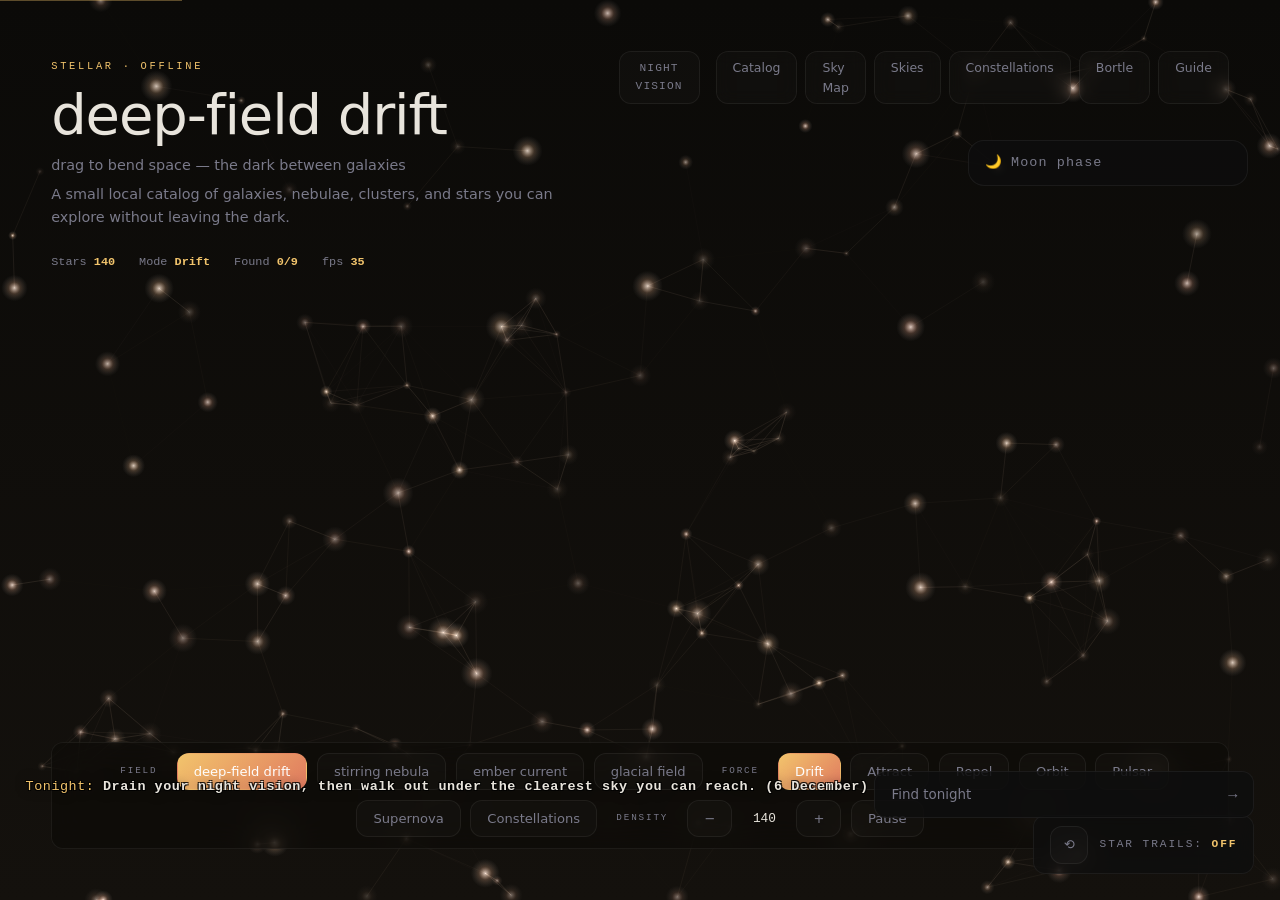
==== site/index.html @ 4a354635 "website turn 20260828T143749Z-c556de03: ollama/qwen3.8:27b" ====
<!doctype html>
<html lang="en">
<head>
  <meta charset="utf-8">
  <meta name="viewport" content="width=device-width, initial-scale=1">
  <meta http-equiv="Content-Security-Policy" content="default-src 'self'; script-src 'self' 'unsafe-inline'; style-src 'self' 'unsafe-inline'; img-src 'self' data:; font-src 'self' data:; connect-src 'none'; object-src 'none'; base-uri 'none'; form-action 'none'; frame-src 'none'">
  <meta name="description" content="Drift stars with your pointer — an offline night-sky almanac of galaxies, nebulae, clusters, and stars.">
  <title>Stellar — Night Sky Almanac</title>
  <link rel="stylesheet" href="styles.css">
</head>
<style>
/* hero */
.hero {
  background: linear-gradient(135deg, #0c0a14 0%, #1a0f22 100%);
  color: #e0e0e0;
  text-align: center;
  padding: 4rem 1rem;
}
.hero h1 {
  font-size: clamp(2.5rem, 8vw, 4rem);
  color: #fff;
  margin-bottom: 0.5rem;
  text-shadow: 0 0 10px rgba(255,255,255,0.2);
}
.hero .subtitle {
  font-size: 1.1rem;
  max-width: 40rem;
  margin-inline: auto;
  color: #c0c0c0;
}
</style>
</head>
<body class="observatory"><a href="#main" class="skip-link" tabindex="0">Skip to main content</a>
<div id="main" class="ui">
  <canvas id="sky" aria-label="Animated star field — move your pointer to shape it"></canvas>
  <canvas id="trails" class="hidden" aria-hidden="true"></canvas>
  
  <details class="moon-panel">
    <summary>Moon phase</summary>
    <div class="moon-content">
      <div class="moon-phase-display">
        <canvas class="moon-canvas" id="moon-canvas" width="64" height="64"></canvas>
      </div>
      <p class="moon-text" id="moon-text">Calculating...</p>
    </div>
  </details>

  <div class="discovery-toast" id="discovery-toast" aria-live="polite">
    <span class="toast-icon">✦</span>
    <div class="toast-content">
      <h4></h4>
      <p class="toast-sub"></p>
    </div>
  </div>

  <div class="ui">
    <header class="ui-top">
      <div>
        <span class="eyebrow">Stellar · Offline</span>
        <h1 id="title">The Quiet Sky</h1>
        <p class="hint" id="hint">move your pointer to bend starlight — the dark between galaxies</p>
        <p class="hint">A small local catalog of galaxies, nebulae, clusters, and stars you can explore without leaving the dark.</p>
        <div class="stats" aria-live="polite">
          <span>Stars <b id="stat-count">140</b></span>
          <span>Mode <b id="stat-mode">Drift</b></span>
          <span>Found <b id="stat-found">0/9</b></span>
          <span>fps <b id="stat-fps">—</b></span>
        </div>
      </div>
        <nav class="top-nav" aria-label="Sections">
          <button class="chip nv-toggle" onclick="Stellar.toggleNightVision()" aria-pressed="false">Night Vision</button>
          <a href="catalog.html">Catalog</a>
          <a href="map.html">Sky Map</a>
          <a href="tonightsky.html">Skies</a>
          <a href="constellations.html">Constellations</a>
          <a href="bortle.html">Bortle</a>
          <a href="guide.html">Guide</a>
        </nav>
    </header>

    <nav class="toolbar" id="controls" aria-label="Observatory controls"></nav>

    <div class="status" role="status" aria-live="polite">
      <span class="status-label">Tonight:</span> <b id="seasonal-what">—</b>
    </div>
  </div>

  <div class="night-dial" id="night-dial">
      <button class="chip icon" aria-label="Toggle star trails">⟲</button>
      <span class="trail-label">Star trails: <b id="trail-status">off</b></span>
    </div>

  <div class="finder-widget" id="finder">
    <details id="finder-panel">
      <summary>Find tonight</summary>
      <div class="finder-content">
        <p class="finder-info">Pick a month and see what in the almanac is well placed to observe — peak season targets, plus a tip for the season.</p>
        <label>Looking at <input type="month" id="finder-date" aria-label="Select a month"></label>
        <button class="chip" id="finder-search">Show targets</button>
        <div class="finder-results" id="finder-results" aria-live="polite"></div>
      </div>
    </details>
  </div>

  <script src="app.js"></script>
  <script src="data.js"></script>
  <script src="sky.js"></script>
  <script src="finder.js"></script>
  </body>
  </html>
---- site/styles.css ----
/* Stellar — an offline night-sky almanac */
:root {
  --bg: #050510;
  --bg2: #0d0a15;
  --fg: #e8e4dc;
  --muted: #7a7a8a;
  --line: rgba(255, 255, 255, 0.06);
  --panel: rgba(255, 255, 255, 0.02);
  --accent: #00d4aa;
  --accent2: #0077b6;
  --radius: 12px;
  --sidebar-radius: 16px;
  --font-mono: "SF Mono", "Fira Code", "Consolas", "Liberation Mono", monospace;
  --font-sans: system-ui, -apple-system, "Segoe UI", Roboto, "Helvetica Neue", Arial, sans-serif;
}
* { margin: 0; padding: 0; box-sizing: border-box; }
html { scroll-behavior: smooth; }
body {
  background: var(--bg);
  background-image: linear-gradient(135deg, var(--line) 0%, transparent 50%, var(--line) 100%),
                    linear-gradient(45deg, var(--line) 0%, transparent 50%, var(--line) 100%);
  background-size: 20px 20px, 20px 20px;
  background-position: -1px -1px, -1px -1px;
  color: var(--fg);
  font-family: var(--font-sans);
  line-height: 1.6;
  -webkit-font-smoothing: antialiased;
  min-height: 100vh;
  display: flex;
  flex-direction: column;
}
a { color: inherit; text-decoration: none; }
button { font: inherit; cursor: pointer; color: inherit; background: none; border: none; }
:focus-visible { outline: 2px solid var(--accent); outline-offset: 2px; border-radius: var(--radius); }
::selection { background: rgba(212, 164, 101, 0.25); }

/* shared chrome */
.chrome-head {
  display: flex;
  align-items: center;
  justify-content: space-between;
  gap: 1rem;
  padding: 0.75rem 1.2rem;
  border-bottom: 1px solid var(--line);
}
.brand { font-family: var(--font-mono); font-size: 0.62rem; letter-spacing: 0.26em; text-transform: uppercase; color: var(--muted); white-space: nowrap; }
.brand b { color: var(--fg); font-weight: 600; }
.site-nav { display: flex; gap: 0.8rem; font-size: 0.75rem; }
.site-nav a { color: var(--muted); padding: 0.1rem 0.6rem; border-radius: var(--radius); background: var(--panel); transition: color 0.15s, background 0.15s; }
.site-nav a:hover { color: var(--fg); background: rgba(0, 212, 170, 0.1); }
.site-nav a[aria-current="page"] { color: var(--fg); background: rgba(0, 212, 170, 0.2); border-radius: var(--radius); }
.chrome-foot {
  margin-top: auto;
  border-top: 1px solid var(--line);
  padding: 0.75rem 1.2rem;
  display: flex;
  justify-content: space-between;
  gap: 0.8rem;
  flex-wrap: wrap;
  font-size: 0.68rem;
  color: var(--muted);
  font-family: var(--font-mono);
}

/* page scaffolding */
.page { width: min(76rem, 100%); margin-inline: auto; padding: 3rem 1.4rem 4rem; flex: 1; }
.eyebrow { font-family: var(--font-mono); font-size: 0.65rem; letter-spacing: 0.26em; text-transform: uppercase; color: var(--accent); }
h1 { font-size: clamp(2rem, 5vw, 3.5rem); letter-spacing: -0.02em; line-height: 1.15; margin: 0.6rem 0 1rem; font-weight: 700; }
.lede { color: var(--muted); max-width: 52rem; font-size: 1.05rem; margin-bottom: 1.5rem; }
h2 { font-size: 1.1rem; font-weight: 600; margin: 3rem 0 1.2rem; display: flex; align-items: center; gap: 0.8rem; }
h2::after { content: ""; flex: 1; height: 1px; background: var(--line); }
h2:first-of-type { margin-top: 2.5rem; }
.prose { color: var(--muted); max-width: 54rem; font-size: 0.97rem; }
.prose b { color: var(--fg); font-weight: 600; }
.prose p + p { margin-top: 0.9rem; }
.prose ul { margin: 0.8rem 0 0.3rem 1.2rem; display: grid; gap: 0.4rem; font-size: 0.94rem; }
.prose li b { font-weight: 600; }

/* chips (buttons) */
.chip {
  display: inline-flex;
  align-items: center;
  gap: 0.5rem;
  border: 1px solid var(--line);
  border-radius: var(--radius);
  padding: 0.45rem 1rem;
  font-size: 0.82rem;
  color: var(--muted);
  background: var(--panel);
  transition: color 0.15s, border-color 0.15s, background 0.15s, transform 0.08s;
}
.chip:active { transform: translateY(1px); }
.chip:hover { color: var(--fg); border-color: rgba(255, 255, 255, 0.2); }
.chip[aria-pressed="true"] {
  color: #fff;
  border-color: transparent;
  background: linear-gradient(135deg, var(--accent), var(--accent2));
}

/* filter row */
.chips { display: flex; flex-wrap: wrap; gap: 0.6rem; }
.countline { font-family: var(--font-mono); font-size: 0.74rem; color: var(--muted); margin-top: 0.85rem; }

/* catalog cards */
.cards { display: grid; grid-template-columns: repeat(auto-fill, minmax(17rem, 1fr)); gap: 1rem; margin-top: 0.5rem; }
.card {
  border: 1px solid var(--line);
  background: var(--panel);
  border-radius: var(--radius);
  padding: 1.2rem 1.3rem;
  display: flex;
  flex-direction: column;
  gap: 0.8rem;
  transition: transform 0.2s, border-color 0.2s;
}
.card:hover { transform: translateY(-3px); border-color: rgba(255, 255, 255, 0.15); }
.card h3 { font-size: 1.1rem; font-weight: 600; line-height: 1.3; }
.card h3 .cat { color: var(--muted); font-size: 0.78rem; font-family: var(--font-mono); font-weight: 400; margin-left: 0.5rem; }
.type-badge {
  align-self: flex-start;
  font-family: var(--font-mono);
  font-size: 0.62rem;
  letter-spacing: 0.18em;
  text-transform: uppercase;
  padding: 0.25rem 0.8rem;
  border-radius: 999px;
  border: 1px solid var(--line);
  color: var(--muted);
}
.t-galaxy { color: #9db4ff; border-color: rgba(157, 180, 255, 0.4); }
.t-nebula { color: #f0a6ff; border-color: rgba(240, 166, 255, 0.4); }
.t-cluster { color: #7fe3c0; border-color: rgba(127, 227, 192, 0.4); }
.t-star { color: #ffd98a; border-color: rgba(255, 217, 138, 0.4); }
.card .blurb { font-size: 0.88rem; color: var(--muted); }
.facts { display: grid; gap: 0.2rem; border-top: 1px solid var(--line); padding-top: 0.7rem; }
.facts > div { display: flex; justify-content: space-between; gap: 1rem; font-size: 0.78rem; }
.facts dt { color: var(--muted); }
.facts dd { font-family: var(--font-mono); font-size: 0.75rem; text-align: right; }
details.more { border-top: 1px solid var(--line); padding-top: 0.6rem; margin-top: auto; }
details.more summary { cursor: pointer; font-size: 0.8rem; color: var(--accent); list-style: none; }
details.more summary::-webkit-details-marker { display: none; }
details.more summary::before { content: "+ "; font-family: var(--font-mono); }
details[open].more summary::before { content: "− "; }
details.more p { font-size: 0.85rem; color: var(--muted); margin-top: 0.5rem; }
.hidden { display: none !important; }

/* search input */
.search-input {
  width: 100%;
  padding: 0.6rem 0.9rem;
  background: var(--panel);
  border: 1px solid var(--line);
  border-radius: var(--radius);
  font-family: inherit;
  color: var(--fg);
  font-size: 0.9rem;
}
.search-input:focus {
  outline: none;
  border-color: var(--accent);
}

/* observatory (index) */
body.observatory { overflow: hidden; height: 100vh; height: 100dvh; display: flex; flex-direction: column; }
#sky { position: fixed; inset: 0; width: 100%; height: 100%; z-index: 0; display: block; touch-action: none; }
.ui {
  position: relative;
  z-index: 1;
  height: 100vh;
  height: 100dvh;
  display: flex;
  flex-direction: column;
  justify-content: space-between;
  padding: 1.6rem;
  pointer-events: none;
}
.ui-top { display: flex; justify-content: space-between; align-items: flex-start; gap: 1.5rem; }
.ui-top > div:first-child { max-width: 38rem; }
.top-nav { display: flex; gap: 0.5rem; pointer-events: auto; }
.top-nav a {
  font-size: 0.78rem;
  color: var(--muted);
  border: 1px solid var(--line);
  padding: 0.35rem 1rem;
  border-radius: var(--radius);
  background: var(--panel);
  backdrop-filter: blur(8px);
  transition: color 0.15s, border-color 0.15s;
}
.top-nav a:hover { color: var(--fg); border-color: rgba(255, 255, 255, 0.22); }
.ui h1 { font-size: clamp(2rem, 5vw, 3.5rem); margin: 0.4rem 0 0; font-weight: 500; letter-spacing: -0.02em; }
.hint { color: var(--muted); font-size: 0.9rem; margin-top: 0.4rem; }
.stats { display: flex; gap: 1.5rem; margin-top: 1.5rem; font-family: var(--font-mono); font-size: 0.74rem; color: var(--muted); }
.stats b { color: var(--accent); font-weight: 600; }
.toolbar {
  pointer-events: auto;
  display: flex;
  flex-wrap: wrap;
  gap: 0.6rem;
  justify-content: center;
  align-items: center;
  padding: 0.65rem;
  width: max-content;
  max-width: 100%;
  margin-inline: auto;
  background: rgba(12, 10, 8, 0.6);
  backdrop-filter: blur(16px);
  border: 1px solid var(--line);
  border-radius: var(--radius);
}
.glab { font-family: var(--font-mono); font-size: 0.58rem; letter-spacing: 0.2em; text-transform: uppercase; color: var(--muted); padding: 0 0.6rem; }
.denval { font-family: var(--font-mono); font-size: 0.8rem; width: 2.8rem; text-align: center; }

@media (max-width: 640px) {
  .ui { padding: 1rem; }
  .ui-top { flex-direction: column; }
  .ui h1 { font-size: 1.6rem; }
  .stats { gap: 1rem; }
  .toolbar { gap: 0.5rem; padding: 0.55rem; }
  .glab { display: none; }
  .page { padding: 2.5rem 1.2rem 3.2rem; }
  .logbook-card { padding: 1rem; }
}

/* sky map */
.map-wrap { position: relative; width: min(690px, 100%); margin: 0.5rem auto 0; }
#map { display: block; width: 100%; margin-inline: auto; touch-action: none; }
.compass { position: absolute; inset: 16px; pointer-events: none; font-family: var(--font-mono); font-size: 0.62rem; letter-spacing: 0.22em; color: var(--muted); opacity: 0.7; }
.compass span { position: absolute; }
.c-n { top: 2px; left: 50%; transform: translateX(-50%); }
.c-s { bottom: 2px; left: 50%; transform: translateX(-50%); }
.c-e { right: 2px; top: 50%; transform: translateY(-50%); }
.c-w { left: 2px; top: 50%; transform: translateY(-50%); }
.hovercard {
  position: absolute;
  z-index: 2;
  min-width: 16rem;
  max-width: 20rem;
  padding: 0.7rem 1rem;
  border: 1px solid var(--line);
  border-radius: var(--radius);
  background: rgba(14, 17, 28, 0.9);
  backdrop-filter: blur(12px);
  pointer-events: none;
}
.hovercard.hidden { display: none; }
.hover-name { font-weight: 600; font-size: 0.95rem; }
.hover-sub { font-family: var(--font-mono); font-size: 0.7rem; color: var(--muted); margin-top: 0.3rem; }

/* logbook overlay */
.logbook-overlay { position: absolute; inset: 0; display: none; align-items: center; justify-content: center; background: rgba(0,0,0,0.7); padding: 1.5rem; pointer-events: none; }
.logbook-overlay.show { display: flex; pointer-events: auto; }
.logbook-card { pointer-events: auto; background: rgba(14, 14, 14, 0.92); border: 1px solid var(--line); border-radius: var(--sidebar-radius); padding: 1.5rem; width: min(580px, 94vw); box-shadow: 0 30px 80px rgba(0,0,0,0.6); }
.logbook-overlay h2 { margin-bottom: 0.5rem; }
.logbook-overlay .lede { color: var(--muted); margin-bottom: 1.2rem; }

/* star trails and night mode overlay */
.status { position: fixed; left: 1.6rem; bottom: 6.4rem; z-index: 2; font-family: var(--font-mono); font-size: 0.84rem; letter-spacing: 0.04em; color: var(--muted); text-shadow: -1px -1px 0 rgba(0,0,0,0.8), 1px -1px 0 rgba(0,0,0,0.8), -1px 1px 0 rgba(0,0,0,0.8), 1px 1px 0 rgba(0,0,0,0.8), 0 0 12px rgba(0,0,0,0.6); }
.status .status-label { color: var(--accent); }
.status b { color: var(--fg); font-weight: 600; }

#trails { position: fixed; inset: 0; pointer-events: none; z-index: 0; mix-blend-mode: screen; }
#trails.hidden { display: none; }
.night-dial { position: fixed; bottom: 1.6rem; right: 1.6rem; z-index: 3; display: inline-flex; align-items: center; gap: 0.7rem; padding: 0.6rem 1rem; background: rgba(14, 14, 14, 0.75); border: 1px solid var(--line); border-radius: var(--radius); backdrop-filter: blur(12px); }
.night-dial .chip.icon { width: 38px; height: 38px; display: inline-flex; align-items: center; justify-content: center; }
.trail-label { font-family: var(--font-mono); font-size: 0.7rem; color: var(--muted); letter-spacing: 0.17em; text-transform: uppercase; }
.trail-label b { color: var(--accent); font-weight: 600; }

/* constellation cards */
.constellation-grid { display: grid; grid-template-columns: repeat(auto-fill, minmax(20rem, 1fr)); gap: 1.5rem; margin-top: 0.8rem; }
.constellation-card { border: 1px solid var(--line); background: linear-gradient(180deg, rgba(20,18,16,0.9),rgba(8,8,8,0.95)); border-radius: var(--radius); padding: 1.5rem; display: flex; flex-direction: column; align-items: center; gap: 1rem; transition: border-color 0.2s, transform 0.2s; box-shadow: 0 4px 20px rgba(0,0,0,0.4); backface-visibility: hidden; }
.constellation-card:hover { border-color: rgba(255, 255, 255, 0.18); transform: translateY(-3px); box-shadow: 0 6px 30px rgba(0,0,0,0.5); }
.const-svg { width: 100%; height: auto; border-radius: 10px; display: block; background: radial-gradient(ellipse at 50% 40%,rgba(20,22,28,1),rgba(8,6,6,1)); aspect-ratio: 1; }

/* loading state */
.loading { text-align: center; padding: 4rem; color: var(--muted); }

/* focus visible improvements */
button:focus-visible, a:focus-visible { outline: 2px solid var(--accent); outline-offset: 2px; }

/* night vision mode (red light) */
body.night-vision {
  --bg: #120000;
  --bg2: #220000;
  --fg: #ff5555;
  --muted: #883333;
  --line: rgba(255, 0, 0, 0.2);
  --panel: rgba(60, 0, 0, 0.4);
  --accent: #ff0000;
  --accent2: #aa0000;
}
body.night-vision #sky, 
body.night-vision #trails, 
body.night-vision .moon-canvas, 
body.night-vision #wheel-canvas, 
body.night-vision canvas {
  filter: grayscale(1) sepia(1) hue-rotate(-50deg) saturate(4) brightness(0.8);
}
.nv-toggle {
  margin-right: 0.5rem;
  font-family: var(--font-mono);
  font-size: 0.7rem;
  text-transform: uppercase;
  letter-spacing: 0.1em;
}

/* finder widget */
.finder-widget { position: fixed; right: 1.6rem; bottom: calc(1.6rem + 56px); z-index: 20; width: min(380px, 92vw); }
details#finder-panel { background: rgba(14, 14, 14, 0.88); border: 1px solid var(--line); border-radius: var(--radius); padding: 0; max-width: 36rem; }
details#finder-panel summary { cursor: pointer; padding: 0.75rem 1rem; font-size: 0.84rem; color: var(--muted); list-style: none; }
details#finder-panel summary::-webkit-details-marker { display: none; }
details#finder-panel summary::before { content: "→"; float: right; font-family: var(--font-mono); font-size: 0.95rem; transition: transform 0.2s; }
details#finder-panel[open] summary::before { transform: rotate(90deg); }
details#finder-panel[open] summary { border-bottom: 1px solid var(--line); }
.finder-content { padding: 1rem 1.1rem 1.2rem; display: flex; flex-direction: column; gap: 0.75rem; }
.finder-info { font-size: 0.82rem; color: var(--muted); line-height: 1.5; }
.finder-content label { display: flex; align-items: center; gap: 0.45rem; font-size: 0.82rem; color: var(--muted); }
.finder-content input[type="month"] { width: 100%; background: var(--panel); border: 1px solid var(--line); border-radius: var(--radius); padding: 0.5rem 0.7rem; font-family: inherit; font-size: 0.88rem; color: var(--fg); }
.finder-content input[type="month"]:focus { outline: none; border-color: var(--accent); }
.finder-results { margin-top: 0.35rem; font-size: 0.82rem; color: var(--muted); line-height: 1.6; max-height: 300px; overflow-y: auto; }
.finder-results > div { margin-bottom: 0.5rem; }
.finder-results .result-header { font-family: var(--font-mono); font-size: 0.72rem; letter-spacing: 0.18em; text-transform: uppercase; color: var(--accent); margin-bottom: 0.35rem; }
.finder-results .result-item { display: flex; justify-content: space-between; gap: 0.6rem; padding: 0.35rem 0; border-bottom: 1px solid var(--line); }
.finder-results .result-item:last-child { border-bottom: none; }
.finder-results .result-name { color: var(--fg); font-weight: 500; font-size: 0.86rem; }
.finder-results .result-detail { text-align: right; font-family: var(--font-mono); font-size: 0.74rem; color: var(--muted); line-height: 1.35; }

/* discovery toast */
.discovery-toast {
  position: fixed;
  bottom: 2rem;
  left: 50%;
  transform: translateX(-50%) translateY(100px);
  background: rgba(14, 14, 14, 0.95);
  border: 1px solid var(--accent);
  border-radius: var(--radius);
  padding: 0.8rem 1.2rem;
  display: flex;
  align-items: center;
  gap: 0.7rem;
  font-family: var(--font-mono);
  font-size: 0.82rem;
  color: var(--fg);
  z-index: 100;
  opacity: 0;
  transition: transform 0.3s, opacity 0.3s;
  max-width: min(400px, 90vw);
}
.discovery-toast.show {
  transform: translateX(-50%) translateY(0);
  opacity: 1;
}
.discovery-toast .toast-icon { color: var(--accent); font-size: 1.2rem; }
.discovery-toast .toast-content h4 { margin: 0; font-size: 0.9rem; color: var(--fg); }
.discovery-toast .toast-sub { color: var(--muted); font-size: 0.75rem; }

/* Skip link for accessibility */
.skip-link {
  position: absolute;
  top: 0;
  left: 0;
  background: var(--accent);
  color: var(--on-accent, #fff);
  padding: 0.3rem 1rem;
  z-index: 1000;
  transform: translateY(-100%);
  transition: transform 0.3s;
  font-size: 0.9rem;
  text-decoration: none;
}
.skip-link:focus {
  transform: translateY(0);
}

.moon-panel {
  position: fixed;
  right: 2rem;
  top: 140px;
  background: rgba(14, 14, 14, 0.92);
  border: 1px solid var(--line);
  border-radius: var(--sidebar-radius);
  padding: 0;
  z-index: 15;
  width: min(280px, 90vw);
}
.moon-panel summary {
  cursor: pointer;
  padding: 0.7rem 1rem;
  font-size: 0.84rem;
  color: var(--muted);
  list-style: none;
  font-family: var(--font-mono);
  letter-spacing: 0.08em;
}
.moon-panel summary::-webkit-details-marker { display: none; }
.moon-panel summary::before { content: "🌙"; margin-right: 0.5rem; }
.moon-panel[open] summary { border-bottom: 1px solid var(--line); }
.moon-content { padding: 1rem; }
.moon-phase-display { display: flex; justify-content: center; margin-bottom: 0.8rem; }
.moon-canvas { width: 64px; height: 64px; }
.moon-text { font-family: var(--font-mono); font-size: 0.75rem; color: var(--muted); text-align: center; margin-top: 0.4rem; }
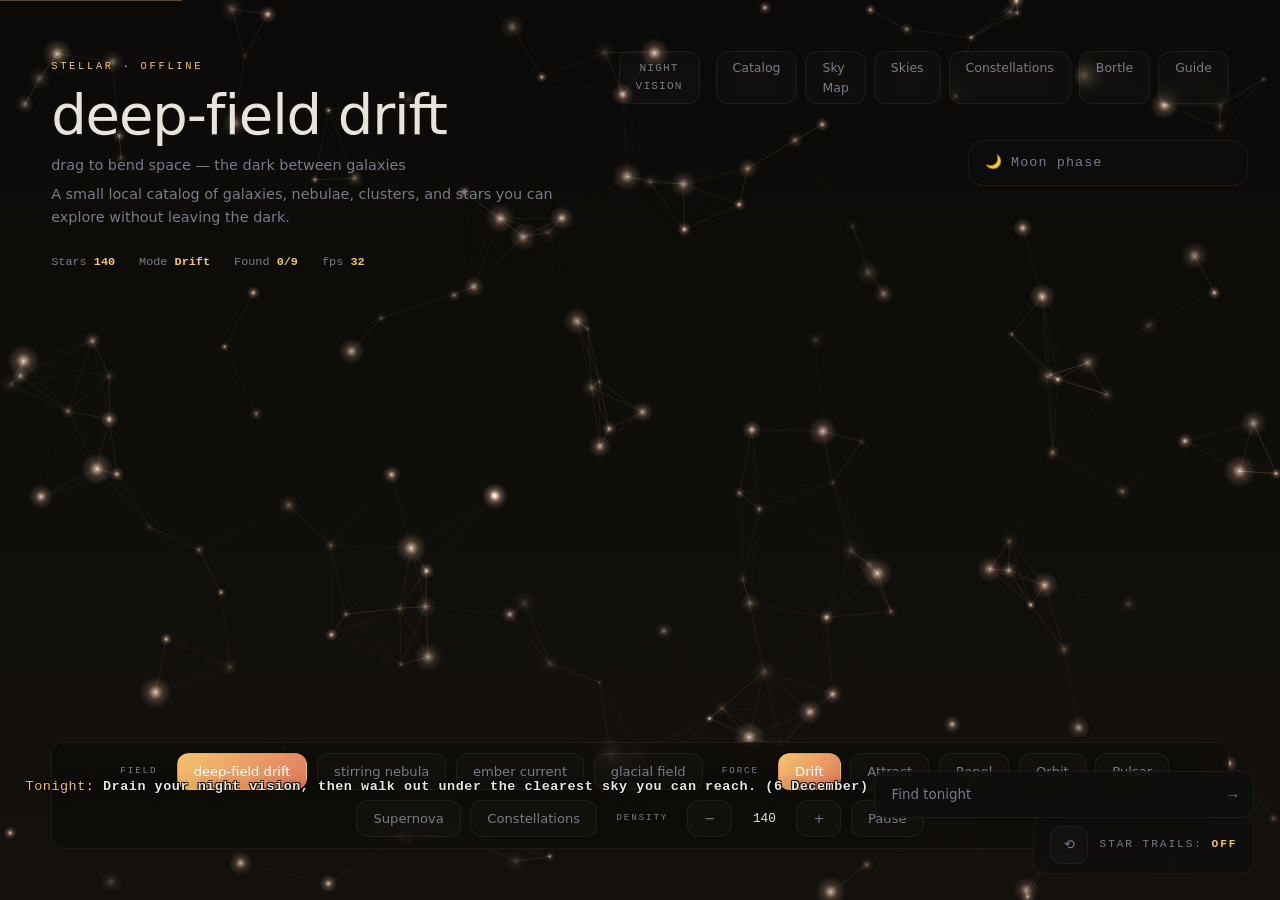
==== commit b2864ce1: "website turn 20260828T152413Z-3e7900ad: ollama/gemma4:31b" ====
--- a/site/index.html
+++ b/site/index.html
@@ -50,6 +50,21 @@
     <div class="toast-content">
       <h4></h4>
       <p class="toast-sub"></p>
+    </div>
+  </div>
+
+  <div id="telescope-view" class="hidden">
+    <div class="telescope-overlay"></div>
+    <div class="telescope-container">
+      <div class="telescope-eyepiece">
+        <canvas id="telescope-canvas" width="400" height="400"></canvas>
+      </div>
+      <div class="telescope-info">
+        <button class="chip" id="close-telescope">Close View</button>
+        <h2 id="tel-name"></h2>
+        <p id="tel-desig" class="eyebrow"></p>
+        <div id="tel-desc" class="prose"></div>
+      </div>
     </div>
   </div>
 
--- a/site/styles.css
+++ b/site/styles.css
@@ -354,7 +354,70 @@
 .discovery-toast .toast-content h4 { margin: 0; font-size: 0.9rem; color: var(--fg); }
 .discovery-toast .toast-sub { color: var(--muted); font-size: 0.75rem; }
 
-/* Skip link for accessibility */
+/* telescope view */
+#telescope-view {
+  position: fixed;
+  inset: 0;
+  z-index: 1000;
+  display: flex;
+  align-items: center;
+  justify-content: center;
+  background: rgba(0,0,0,0.9);
+  backdrop-filter: blur(10px);
+}
+.telescope-container {
+  display: grid;
+  grid-template-columns: 1fr 400px;
+  gap: 2rem;
+  max-width: 1100px;
+  width: 95vw;
+  align-items: center;
+}
+.telescope-eyepiece {
+  position: relative;
+  width: 400px;
+  height: 400px;
+  border-radius: 50%;
+  border: 20px solid #1a1a1a;
+  box-shadow: 0 0 0 10px #111, 0 0 50px rgba(0,0,0,0.5) inset;
+  overflow: hidden;
+  background: #000;
+  margin: auto;
+}
+#telescope-canvas {
+  width: 100%;
+  height: 100%;
+  display: block;
+}
+.telescope-info {
+  display: flex;
+  flex-direction: column;
+  gap: 1rem;
+  color: var(--fg);
+}
+.telescope-info h2 { margin: 0; color: var(--accent); }
+.telescope-info .prose { font-size: 1rem; color: #c0c0c0; }
+.telescope-overlay {
+  position: absolute;
+  inset: 0;
+  pointer-events: none;
+  box-shadow: inset 0 0 100px rgba(0,0,0,0.9);
+}
+
+@media (max-width: 800px) {
+  .telescope-container {
+    grid-template-columns: 1fr;
+    text-align: center;
+  }
+  .telescope-info {
+    align-items: center;
+  }
+  .telescope-eyepiece {
+    width: 300px;
+    height: 300px;
+    border-width: 12px;
+  }
+}
 .skip-link {
   position: absolute;
   top: 0;
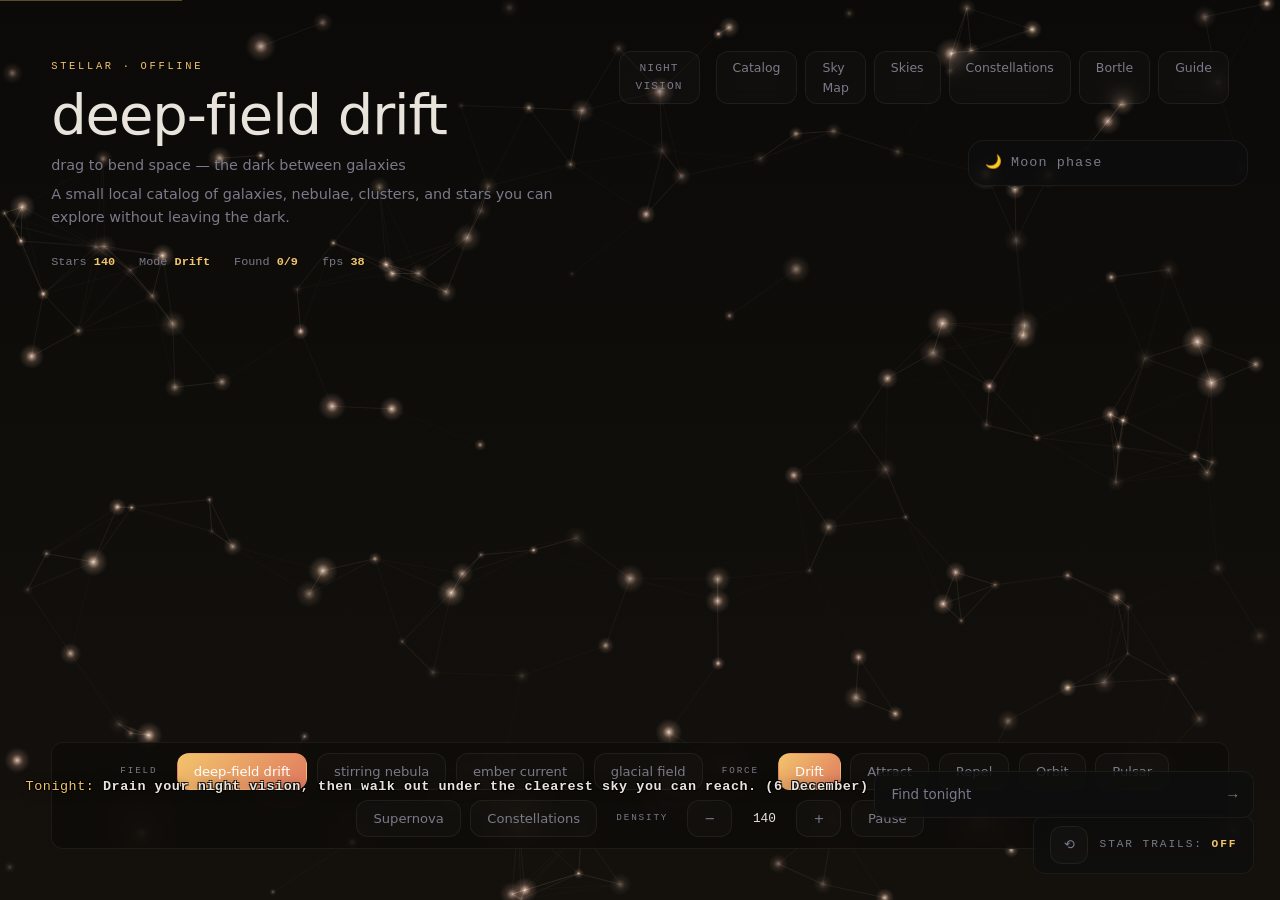
==== commit d2b10a3b: "website turn 20260828T172902Z-cbabe63e: ollama/qwen3.6:35b" ====
--- a/site/index.html
+++ b/site/index.html
@@ -109,9 +109,8 @@
     <details id="finder-panel">
       <summary>Find tonight</summary>
       <div class="finder-content">
-        <p class="finder-info">Pick a month and see what in the almanac is well placed to observe — peak season targets, plus a tip for the season.</p>
-        <label>Looking at <input type="month" id="finder-date" aria-label="Select a month"></label>
-        <button class="chip" id="finder-search">Show targets</button>
+        <p class="finder-info">Pick a season below and see what in the almanac is well placed to observe — peak season targets, plus a tip for the season.</p>
+        <div class="chips" id="season-chips" role="group" aria-label="Select a season"></div>
         <div class="finder-results" id="finder-results" aria-live="polite"></div>
       </div>
     </details>
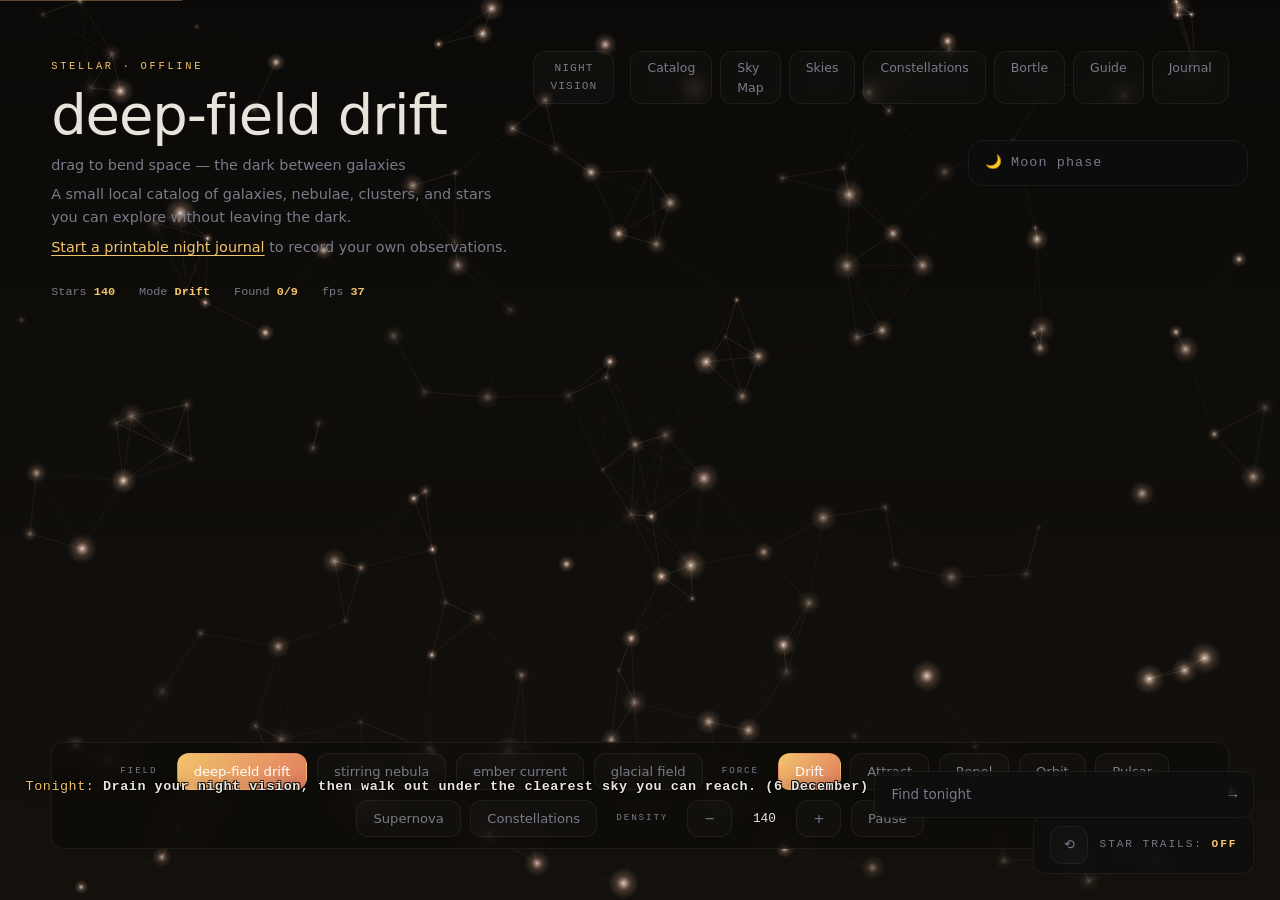
==== commit 85864f98: "website turn 20260828T180800Z-297c2129: ollama/muse-glimmer:30b" ====
--- a/site/index.html
+++ b/site/index.html
@@ -7,7 +7,6 @@
   <meta name="description" content="Drift stars with your pointer — an offline night-sky almanac of galaxies, nebulae, clusters, and stars.">
   <title>Stellar — Night Sky Almanac</title>
   <link rel="stylesheet" href="styles.css">
-</head>
 <style>
 /* hero */
 .hero {
@@ -75,6 +74,7 @@
         <h1 id="title">The Quiet Sky</h1>
         <p class="hint" id="hint">move your pointer to bend starlight — the dark between galaxies</p>
         <p class="hint">A small local catalog of galaxies, nebulae, clusters, and stars you can explore without leaving the dark.</p>
+        <p class="hint"><a href="journal.html" style="color:var(--accent);text-decoration:underline;text-underline-offset:3px">Start a printable night journal</a> to record your own observations.</p>
         <div class="stats" aria-live="polite">
           <span>Stars <b id="stat-count">140</b></span>
           <span>Mode <b id="stat-mode">Drift</b></span>
@@ -90,6 +90,7 @@
           <a href="constellations.html">Constellations</a>
           <a href="bortle.html">Bortle</a>
           <a href="guide.html">Guide</a>
+          <a href="journal.html">Journal</a>
         </nav>
     </header>
 
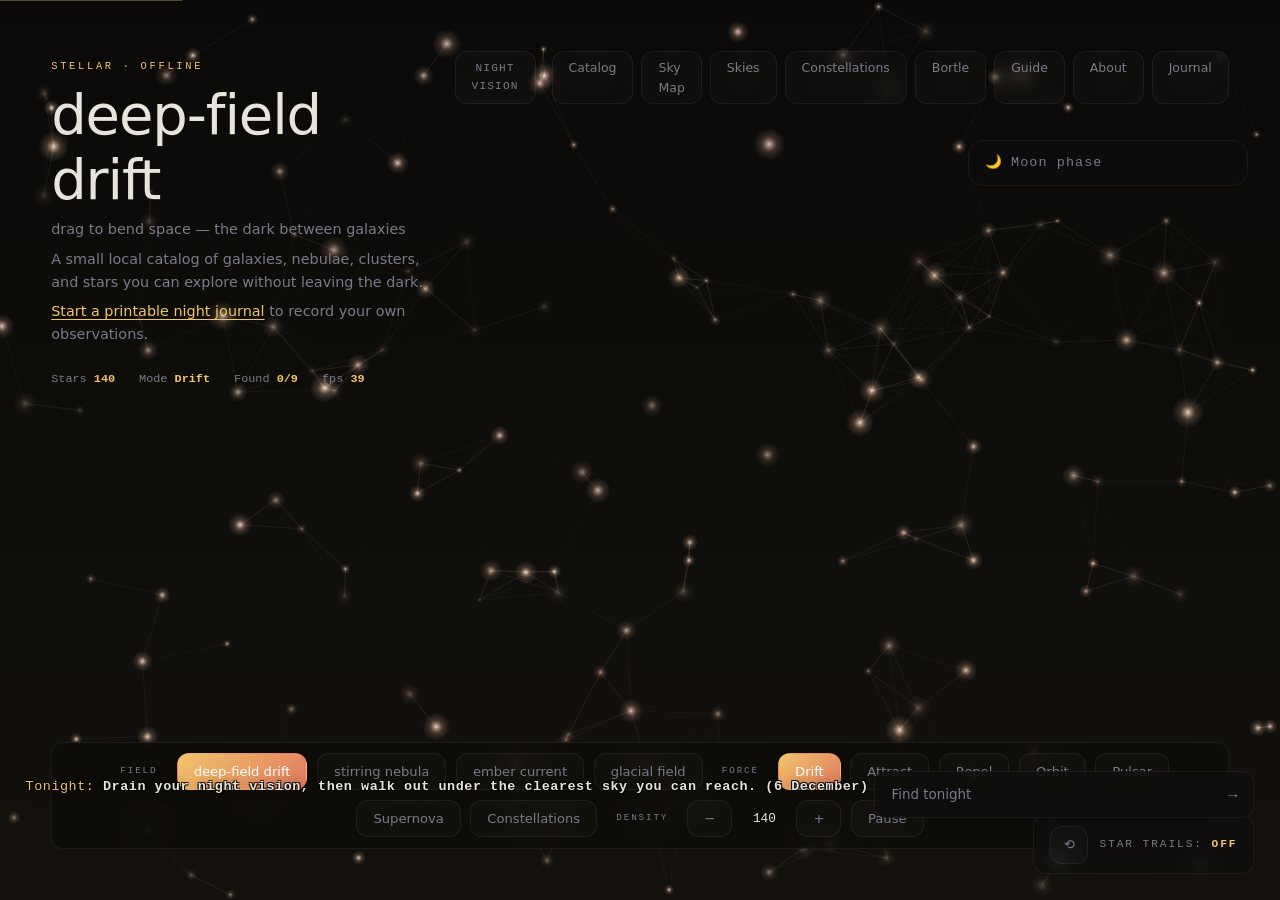
==== commit ce1283f4: "website turn 20260828T184513Z-28e03508: ollama/gpt-oss:20b-131k" ====
--- a/site/index.html
+++ b/site/index.html
@@ -83,14 +83,15 @@
         </div>
       </div>
         <nav class="top-nav" aria-label="Sections">
-          <button class="chip nv-toggle" onclick="Stellar.toggleNightVision()" aria-pressed="false">Night Vision</button>
-          <a href="catalog.html">Catalog</a>
-          <a href="map.html">Sky Map</a>
-          <a href="tonightsky.html">Skies</a>
-          <a href="constellations.html">Constellations</a>
-          <a href="bortle.html">Bortle</a>
-          <a href="guide.html">Guide</a>
-          <a href="journal.html">Journal</a>
+           <button class="chip nv-toggle" onclick="Stellar.toggleNightVision()" aria-pressed="false">Night Vision</button>
+           <a href="catalog.html">Catalog</a>
+           <a href="map.html">Sky Map</a>
+           <a href="tonightsky.html">Skies</a>
+           <a href="constellations.html">Constellations</a>
+           <a href="bortle.html">Bortle</a>
+           <a href="guide.html">Guide</a>
+           <a href="about.html">About</a>
+           <a href="journal.html">Journal</a>
         </nav>
     </header>
 
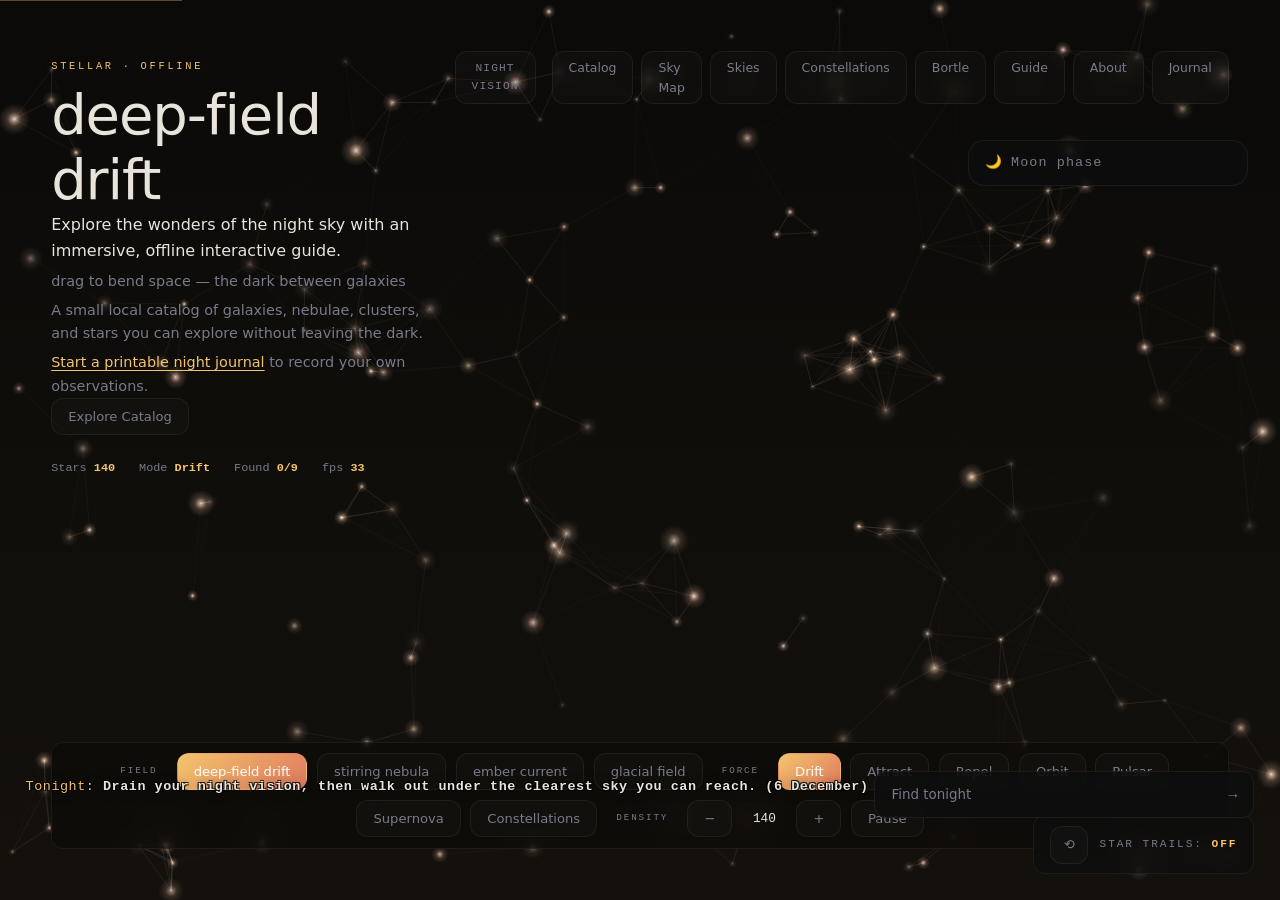
==== commit cdcec017: "website turn 20260828T195044Z-40384a76: ollama/nemotron-3-nano:30b" ====
--- a/site/index.html
+++ b/site/index.html
@@ -71,11 +71,13 @@
     <header class="ui-top">
       <div>
         <span class="eyebrow">Stellar · Offline</span>
-        <h1 id="title">The Quiet Sky</h1>
-        <p class="hint" id="hint">move your pointer to bend starlight — the dark between galaxies</p>
+        <h1 id="title">Stellar — Your Personal Night Sky Guide</h1>
+<p class="subtitle">Explore the wonders of the night sky with an immersive, offline interactive guide.</p>
+        <p class="hint" id="hint">Use your cursor to shape constellations — uncover hidden treasures in the void.</p>
         <p class="hint">A small local catalog of galaxies, nebulae, clusters, and stars you can explore without leaving the dark.</p>
         <p class="hint"><a href="journal.html" style="color:var(--accent);text-decoration:underline;text-underline-offset:3px">Start a printable night journal</a> to record your own observations.</p>
-        <div class="stats" aria-live="polite">
+        <a href="catalog.html" class="chip">Explore Catalog</a>
+<div class="stats" aria-live="polite">
           <span>Stars <b id="stat-count">140</b></span>
           <span>Mode <b id="stat-mode">Drift</b></span>
           <span>Found <b id="stat-found">0/9</b></span>
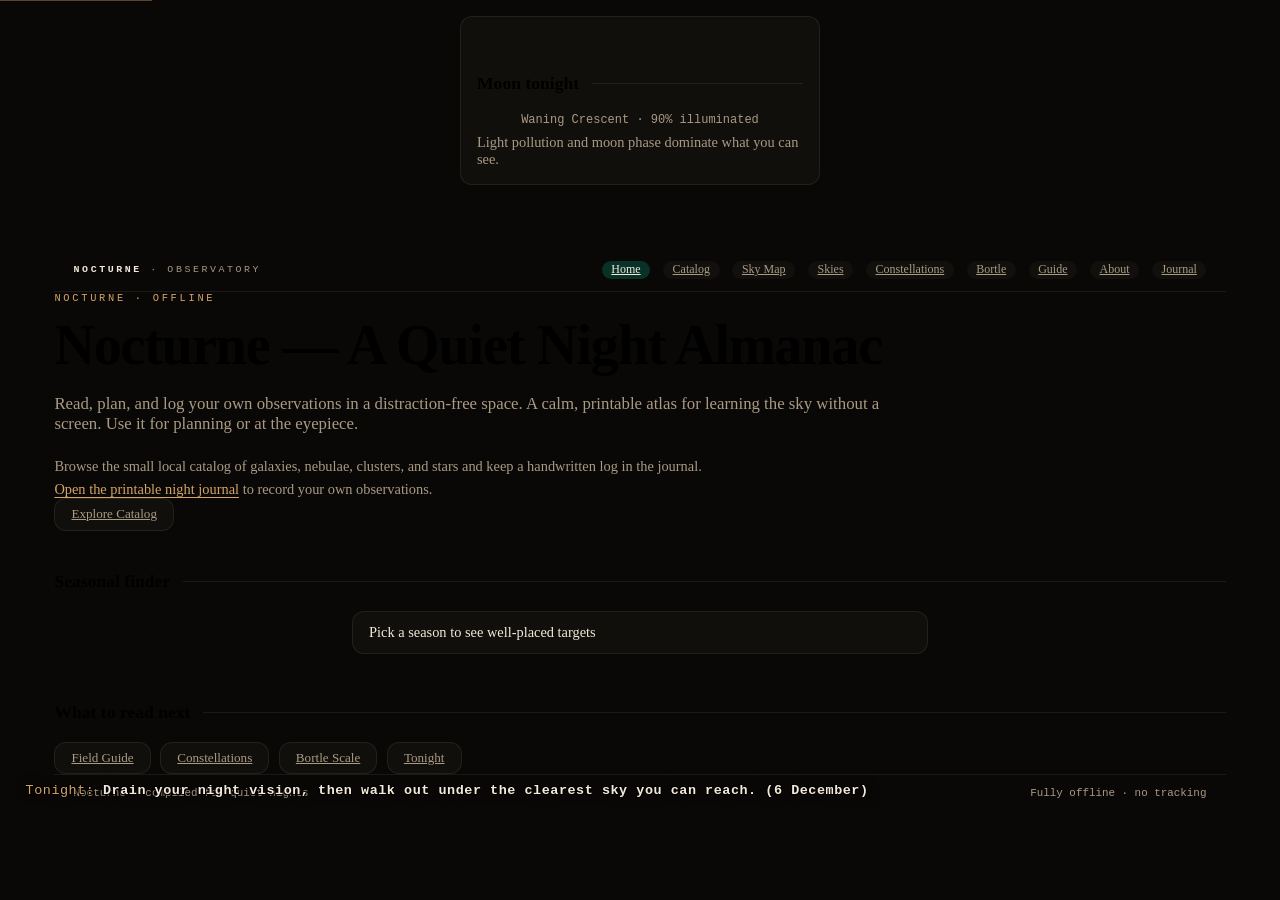
==== commit 72c251c2: "website turn 20260828T221909Z-93753b1a: ollama/muse-glimmer:30b" ====
--- a/site/index.html
+++ b/site/index.html
@@ -4,8 +4,8 @@
   <meta charset="utf-8">
   <meta name="viewport" content="width=device-width, initial-scale=1">
   <meta http-equiv="Content-Security-Policy" content="default-src 'self'; script-src 'self' 'unsafe-inline'; style-src 'self' 'unsafe-inline'; img-src 'self' data:; font-src 'self' data:; connect-src 'none'; object-src 'none'; base-uri 'none'; form-action 'none'; frame-src 'none'">
-  <meta name="description" content="Drift stars with your pointer — an offline night-sky almanac of galaxies, nebulae, clusters, and stars.">
-  <title>Stellar — Night Sky Almanac</title>
+  <meta name="description" content="Nocturne: a quiet, readable almanac and star atlas for hands-on night sky learning. No network, no noise.">
+  <title>Nocturne — Night Sky Almanac</title>
   <link rel="stylesheet" href="styles.css">
 <style>
 /* hero */
@@ -29,100 +29,113 @@
 }
 </style>
 </head>
-<body class="observatory"><a href="#main" class="skip-link" tabindex="0">Skip to main content</a>
-<div id="main" class="ui">
-  <canvas id="sky" aria-label="Animated star field — move your pointer to shape it"></canvas>
-  <canvas id="trails" class="hidden" aria-hidden="true"></canvas>
+<body><a href="#main" class="skip-link" tabindex="0">Skip to main content</a>
+  <!-- reading room -->
   
-  <details class="moon-panel">
-    <summary>Moon phase</summary>
+  <aside class="moon-panel" role="complementary">
+    <h2>Moon tonight</h2>
     <div class="moon-content">
-      <div class="moon-phase-display">
-        <canvas class="moon-canvas" id="moon-canvas" width="64" height="64"></canvas>
-      </div>
-      <p class="moon-text" id="moon-text">Calculating...</p>
+      <p class="moon-text" id="moon-text">Calculating…</p>
+      <p id="moon-note" class="hint">Light pollution and moon phase dominate what you can see.</p>
     </div>
-  </details>
+  </aside>
 
-  <div class="discovery-toast" id="discovery-toast" aria-live="polite">
-    <span class="toast-icon">✦</span>
-    <div class="toast-content">
-      <h4></h4>
-      <p class="toast-sub"></p>
-    </div>
-  </div>
-
-  <div id="telescope-view" class="hidden">
-    <div class="telescope-overlay"></div>
-    <div class="telescope-container">
-      <div class="telescope-eyepiece">
-        <canvas id="telescope-canvas" width="400" height="400"></canvas>
-      </div>
-      <div class="telescope-info">
-        <button class="chip" id="close-telescope">Close View</button>
-        <h2 id="tel-name"></h2>
-        <p id="tel-desig" class="eyebrow"></p>
-        <div id="tel-desc" class="prose"></div>
-      </div>
-    </div>
-  </div>
-
-  <div class="ui">
-    <header class="ui-top">
-      <div>
-        <span class="eyebrow">Stellar · Offline</span>
-        <h1 id="title">Stellar — Your Personal Night Sky Guide</h1>
-<p class="subtitle">Explore the wonders of the night sky with an immersive, offline interactive guide.</p>
-        <p class="hint" id="hint">Use your cursor to shape constellations — uncover hidden treasures in the void.</p>
-        <p class="hint">A small local catalog of galaxies, nebulae, clusters, and stars you can explore without leaving the dark.</p>
-        <p class="hint"><a href="journal.html" style="color:var(--accent);text-decoration:underline;text-underline-offset:3px">Start a printable night journal</a> to record your own observations.</p>
-        <a href="catalog.html" class="chip">Explore Catalog</a>
-<div class="stats" aria-live="polite">
-          <span>Stars <b id="stat-count">140</b></span>
-          <span>Mode <b id="stat-mode">Drift</b></span>
-          <span>Found <b id="stat-found">0/9</b></span>
-          <span>fps <b id="stat-fps">—</b></span>
-        </div>
-      </div>
-        <nav class="top-nav" aria-label="Sections">
-           <button class="chip nv-toggle" onclick="Stellar.toggleNightVision()" aria-pressed="false">Night Vision</button>
-           <a href="catalog.html">Catalog</a>
-           <a href="map.html">Sky Map</a>
-           <a href="tonightsky.html">Skies</a>
-           <a href="constellations.html">Constellations</a>
-           <a href="bortle.html">Bortle</a>
-           <a href="guide.html">Guide</a>
-           <a href="about.html">About</a>
-           <a href="journal.html">Journal</a>
-        </nav>
+  <div class="page" id="main">
+    <header class="chrome-head">
+      <span class="brand"><b>Nocturne</b> · observatory</span>
+      <nav class="site-nav" aria-label="Sections">
+        <a href="index.html" aria-current="page">Home</a>
+        <a href="catalog.html">Catalog</a>
+        <a href="map.html">Sky Map</a>
+        <a href="tonightsky.html">Skies</a>
+        <a href="constellations.html">Constellations</a>
+        <a href="bortle.html">Bortle</a>
+        <a href="guide.html">Guide</a>
+        <a href="about.html">About</a>
+        <a href="journal.html">Journal</a>
+      </nav>
     </header>
 
-    <nav class="toolbar" id="controls" aria-label="Observatory controls"></nav>
+    <p class="eyebrow">Nocturne · Offline</p>
+    <h1>Nocturne — A Quiet Night Almanac</h1>
+    <p class="lede">Read, plan, and log your own observations in a distraction-free space. A calm, printable atlas for learning the sky without a screen. Use it for planning or at the eyepiece.</p>
+    <p class="hint">Browse the small local catalog of galaxies, nebulae, clusters, and stars and keep a handwritten log in the journal.</p>
+    <p class="hint"><a href="journal.html" style="color:var(--accent);text-decoration:underline;text-underline-offset:3px">Open the printable night journal</a> to record your own observations.</p>
+    <a href="catalog.html" class="chip">Explore Catalog</a>
 
     <div class="status" role="status" aria-live="polite">
       <span class="status-label">Tonight:</span> <b id="seasonal-what">—</b>
     </div>
-  </div>
 
-  <div class="night-dial" id="night-dial">
-      <button class="chip icon" aria-label="Toggle star trails">⟲</button>
-      <span class="trail-label">Star trails: <b id="trail-status">off</b></span>
-    </div>
-
-  <div class="finder-widget" id="finder">
-    <details id="finder-panel">
-      <summary>Find tonight</summary>
+    <h2>Seasonal finder</h2>
+    <details class="finder-panel">
+      <summary>Pick a season to see well-placed targets</summary>
       <div class="finder-content">
         <p class="finder-info">Pick a season below and see what in the almanac is well placed to observe — peak season targets, plus a tip for the season.</p>
         <div class="chips" id="season-chips" role="group" aria-label="Select a season"></div>
         <div class="finder-results" id="finder-results" aria-live="polite"></div>
       </div>
     </details>
-  </div>
+
+    <h2>What to read next</h2>
+    <div class="chips">
+      <a class="chip" href="guide.html">Field Guide</a>
+      <a class="chip" href="constellations.html">Constellations</a>
+      <a class="chip" href="bortle.html">Bortle Scale</a>
+      <a class="chip" href="tonightsky.html">Tonight</a>
+    </div>
+
+    <footer class="chrome-foot">
+      <span>Nocturne · compiled for quiet nights</span>
+      <span>Fully offline · no tracking</span>
+    </footer>
 
   <script src="app.js"></script>
   <script src="data.js"></script>
-  <script src="sky.js"></script>
+  <script>
+    (function(){
+      var el = document.getElementById('seasonal-what');
+      if (!el) return;
+      var now = new Date();
+      var m = now.getMonth();
+      var month = now.getDate() + ' ' + ['January','February','March','April','May','June','July','August','September','October','November','December'][m];
+      var recs = [
+        { mo: [11,0,1], what: 'Drain your night vision, then walk out under the clearest sky you can reach.' },
+        { mo: [1,2], what: 'Orion is overhead — scan his belt and let your eyes drop.' },
+        { mo: [3,4], what: 'Follow the arc from Arcturus to Spica across the spring dark.' },
+        { mo: [5,6,7], what: 'Chase the Summer Triangle and trace the Milky Way toward Sagittarius.' },
+        { mo: [8,9,10], what: 'Let the autumn sky settle into black, then hunt the Andromeda Galaxy.' }
+      ];
+      for (var i=0;i<recs.length;i++){
+        var r = recs[i];
+        if (r.mo.indexOf(m) !== -1) {
+          el.textContent = ' ' + r.what + ' (' + month + ')';
+          return;
+        }
+      }
+    })();
+    (function(){
+      var el = document.getElementById('moon-text');
+      if (!el) return;
+      var now = new Date();
+      var CYCLE_DAYS = 29.53;
+      var KNOWN_NEW_MOON = new Date('2000-01-06T18:14:00Z').getTime();
+      var age = ((now.getTime() - KNOWN_NEW_MOON) / 864e5 % CYCLE_DAYS + CYCLE_DAYS) % CYCLE_DAYS;
+      var phase = age / CYCLE_DAYS;
+      var names = ['New Moon','Waxing Crescent','First Quarter','Waxing Gibbous','Full Moon','Waning Gibbous','Third Quarter','Waning Crescent'];
+      var idx = 0;
+      if (phase < 0.06 || phase > 0.94) idx = 0;
+      else if (phase < 0.21) idx = 1;
+      else if (phase < 0.26) idx = 2;
+      else if (phase < 0.41) idx = 3;
+      else if (phase < 0.46) idx = 4;
+      else if (phase < 0.61) idx = 5;
+      else if (phase < 0.66) idx = 6;
+      else idx = 7;
+      var pct = ((Math.cos(phase*Math.PI*2)+1)/2*100).toFixed(0);
+      el.textContent = names[idx] + ' · ' + pct + '% illuminated';
+    })();
+  </script>
   <script src="finder.js"></script>
   </body>
   </html>
--- a/site/styles.css
+++ b/site/styles.css
@@ -1,13 +1,13 @@
-/* Stellar — an offline night-sky almanac */
+/* Nocturne — a quiet reading room under the stars */
 :root {
-  --bg: #050510;
-  --bg2: #0d0a15;
-  --fg: #e8e4dc;
-  --muted: #7a7a8a;
-  --line: rgba(255, 255, 255, 0.06);
-  --panel: rgba(255, 255, 255, 0.02);
-  --accent: #00d4aa;
-  --accent2: #0077b6;
+  --bg: #0a0806;
+  --bg2: #141007;
+  --fg: #f2e9d9;
+  --muted: #a99a84;
+  --line: rgba(242, 233, 217, 0.08);
+  --panel: rgba(242, 233, 217, 0.03);
+  --accent: #d4a465;
+  --accent2: #c07a3a;
   --radius: 12px;
   --sidebar-radius: 16px;
   --font-mono: "SF Mono", "Fira Code", "Consolas", "Liberation Mono", monospace;
@@ -17,10 +17,8 @@
 html { scroll-behavior: smooth; }
 body {
   background: var(--bg);
-  background-image: linear-gradient(135deg, var(--line) 0%, transparent 50%, var(--line) 100%),
-                    linear-gradient(45deg, var(--line) 0%, transparent 50%, var(--line) 100%);
-  background-size: 20px 20px, 20px 20px;
-  background-position: -1px -1px, -1px -1px;
+  background-image: url();
+}
   color: var(--fg);
   font-family: var(--font-sans);
   line-height: 1.6;
@@ -161,19 +159,7 @@
 }
 
 /* observatory (index) */
-body.observatory { overflow: hidden; height: 100vh; height: 100dvh; display: flex; flex-direction: column; }
-#sky { position: fixed; inset: 0; width: 100%; height: 100%; z-index: 0; display: block; touch-action: none; }
-.ui {
-  position: relative;
-  z-index: 1;
-  height: 100vh;
-  height: 100dvh;
-  display: flex;
-  flex-direction: column;
-  justify-content: space-between;
-  padding: 1.6rem;
-  pointer-events: none;
-}
+body { overflow: auto; }
 .ui-top { display: flex; justify-content: space-between; align-items: flex-start; gap: 1.5rem; }
 .ui-top > div:first-child { max-width: 38rem; }
 .top-nav { display: flex; gap: 0.5rem; pointer-events: auto; }
@@ -305,13 +291,9 @@
 }
 
 /* finder widget */
-.finder-widget { position: fixed; right: 1.6rem; bottom: calc(1.6rem + 56px); z-index: 20; width: min(380px, 92vw); }
-details#finder-panel { background: rgba(14, 14, 14, 0.88); border: 1px solid var(--line); border-radius: var(--radius); padding: 0; max-width: 36rem; }
-details#finder-panel summary { cursor: pointer; padding: 0.75rem 1rem; font-size: 0.84rem; color: var(--muted); list-style: none; }
-details#finder-panel summary::-webkit-details-marker { display: none; }
-details#finder-panel summary::before { content: "→"; float: right; font-family: var(--font-mono); font-size: 0.95rem; transition: transform 0.2s; }
-details#finder-panel[open] summary::before { transform: rotate(90deg); }
-details#finder-panel[open] summary { border-bottom: 1px solid var(--line); }
+details.finder-panel { background: var(--panel); border: 1px solid var(--line); border-radius: var(--radius); padding: 0; max-width: 36rem; margin: 1rem auto; }
+details.finder-panel summary { cursor: pointer; padding: 0.75rem 1rem; font-size: 0.9rem; color: var(--fg); list-style: none; }
+details.finder-panel summary::-webkit-details-marker { display: none; }
 .finder-content { padding: 1rem 1.1rem 1.2rem; display: flex; flex-direction: column; gap: 0.75rem; }
 .finder-info { font-size: 0.82rem; color: var(--muted); line-height: 1.5; }
 .finder-content label { display: flex; align-items: center; gap: 0.45rem; font-size: 0.82rem; color: var(--muted); }
@@ -436,29 +418,13 @@
 }
 
 .moon-panel {
-  position: fixed;
-  right: 2rem;
-  top: 140px;
-  background: rgba(14, 14, 14, 0.92);
-  border: 1px solid var(--line);
-  border-radius: var(--sidebar-radius);
-  padding: 0;
-  z-index: 15;
-  width: min(280px, 90vw);
-}
-.moon-panel summary {
-  cursor: pointer;
-  padding: 0.7rem 1rem;
-  font-size: 0.84rem;
-  color: var(--muted);
-  list-style: none;
-  font-family: var(--font-mono);
-  letter-spacing: 0.08em;
-}
-.moon-panel summary::-webkit-details-marker { display: none; }
-.moon-panel summary::before { content: "🌙"; margin-right: 0.5rem; }
-.moon-panel[open] summary { border-bottom: 1px solid var(--line); }
-.moon-content { padding: 1rem; }
-.moon-phase-display { display: flex; justify-content: center; margin-bottom: 0.8rem; }
-.moon-canvas { width: 64px; height: 64px; }
+  background: var(--panel);
+  border: 1px solid var(--line);
+  border-radius: var(--radius);
+  padding: 1rem;
+  width: min(360px, 90vw);
+  margin: 1rem auto;
+}
+.moon-content { padding: 0; }
+
 .moon-text { font-family: var(--font-mono); font-size: 0.75rem; color: var(--muted); text-align: center; margin-top: 0.4rem; }
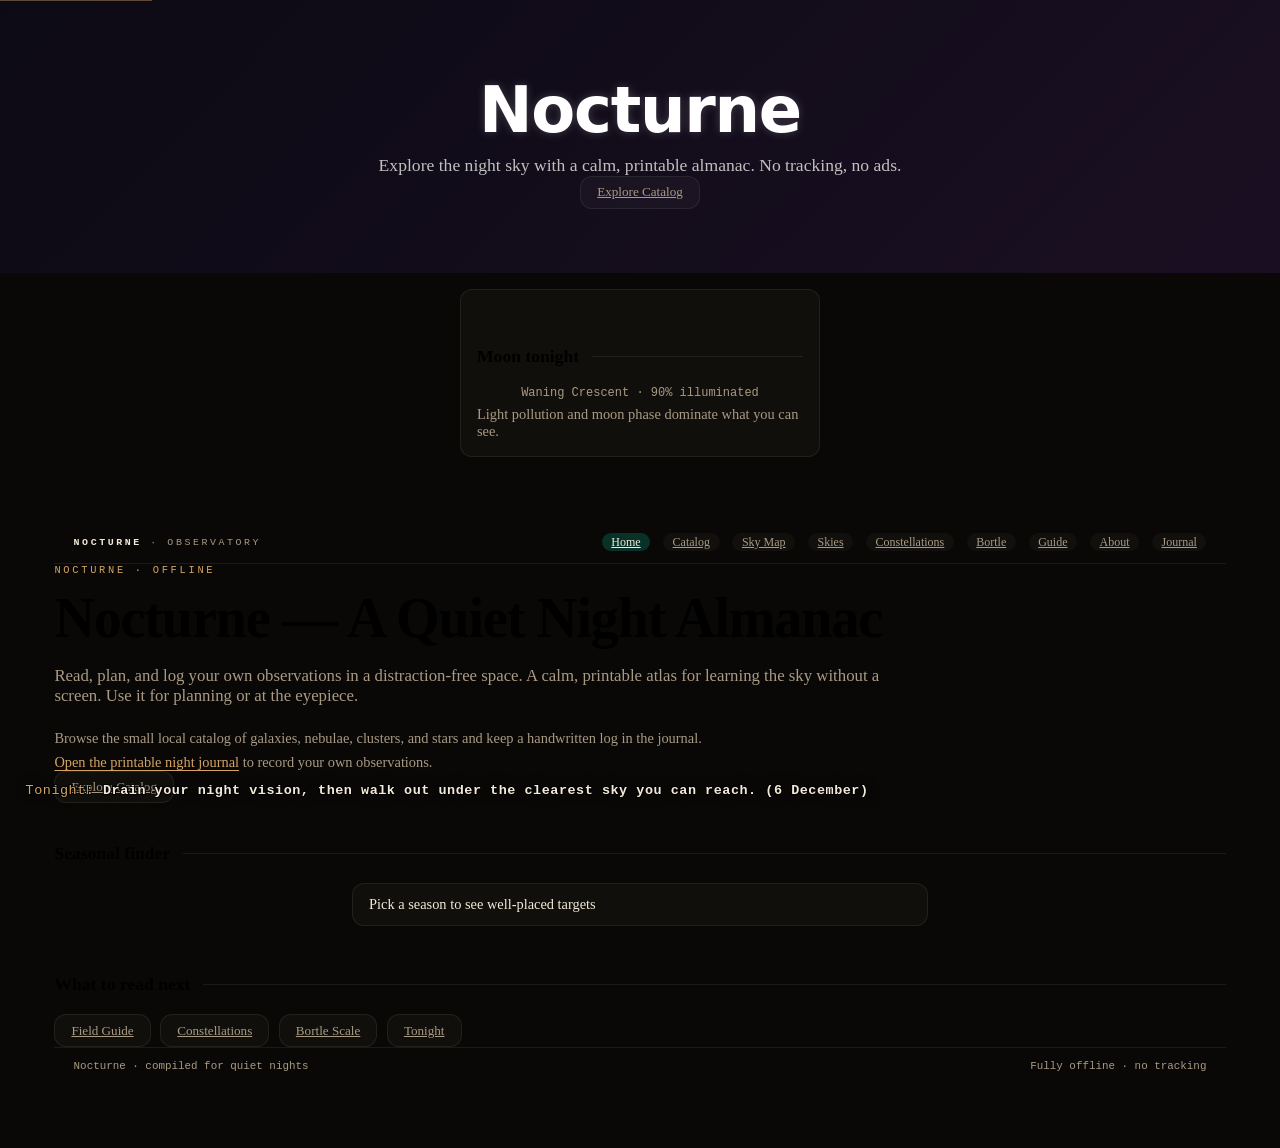
==== commit eebd9c84: "website turn 20260828T234011Z-7bfc172e: ollama/nemotron-3-nano:30b" ====
--- a/site/index.html
+++ b/site/index.html
@@ -17,7 +17,8 @@
 }
 .hero h1 {
   font-size: clamp(2.5rem, 8vw, 4rem);
-  color: #fff;
+    color: #fff;
+    font-family: system-ui, sans-serif;
   margin-bottom: 0.5rem;
   text-shadow: 0 0 10px rgba(255,255,255,0.2);
 }
@@ -29,7 +30,12 @@
 }
 </style>
 </head>
-<body><a href="#main" class="skip-link" tabindex="0">Skip to main content</a>
+<body>   <a href="#main" class="skip-link" tabindex="0">Skip to main content</a>
+<section class="hero">
+  <h1>Nocturne</h1>
+  <p class="subtitle">Explore the night sky with a calm, printable almanac. No tracking, no ads.</p>
+  <a href="catalog.html" class="chip">Explore Catalog</a>
+</section>
   <!-- reading room -->
   
   <aside class="moon-panel" role="complementary">
